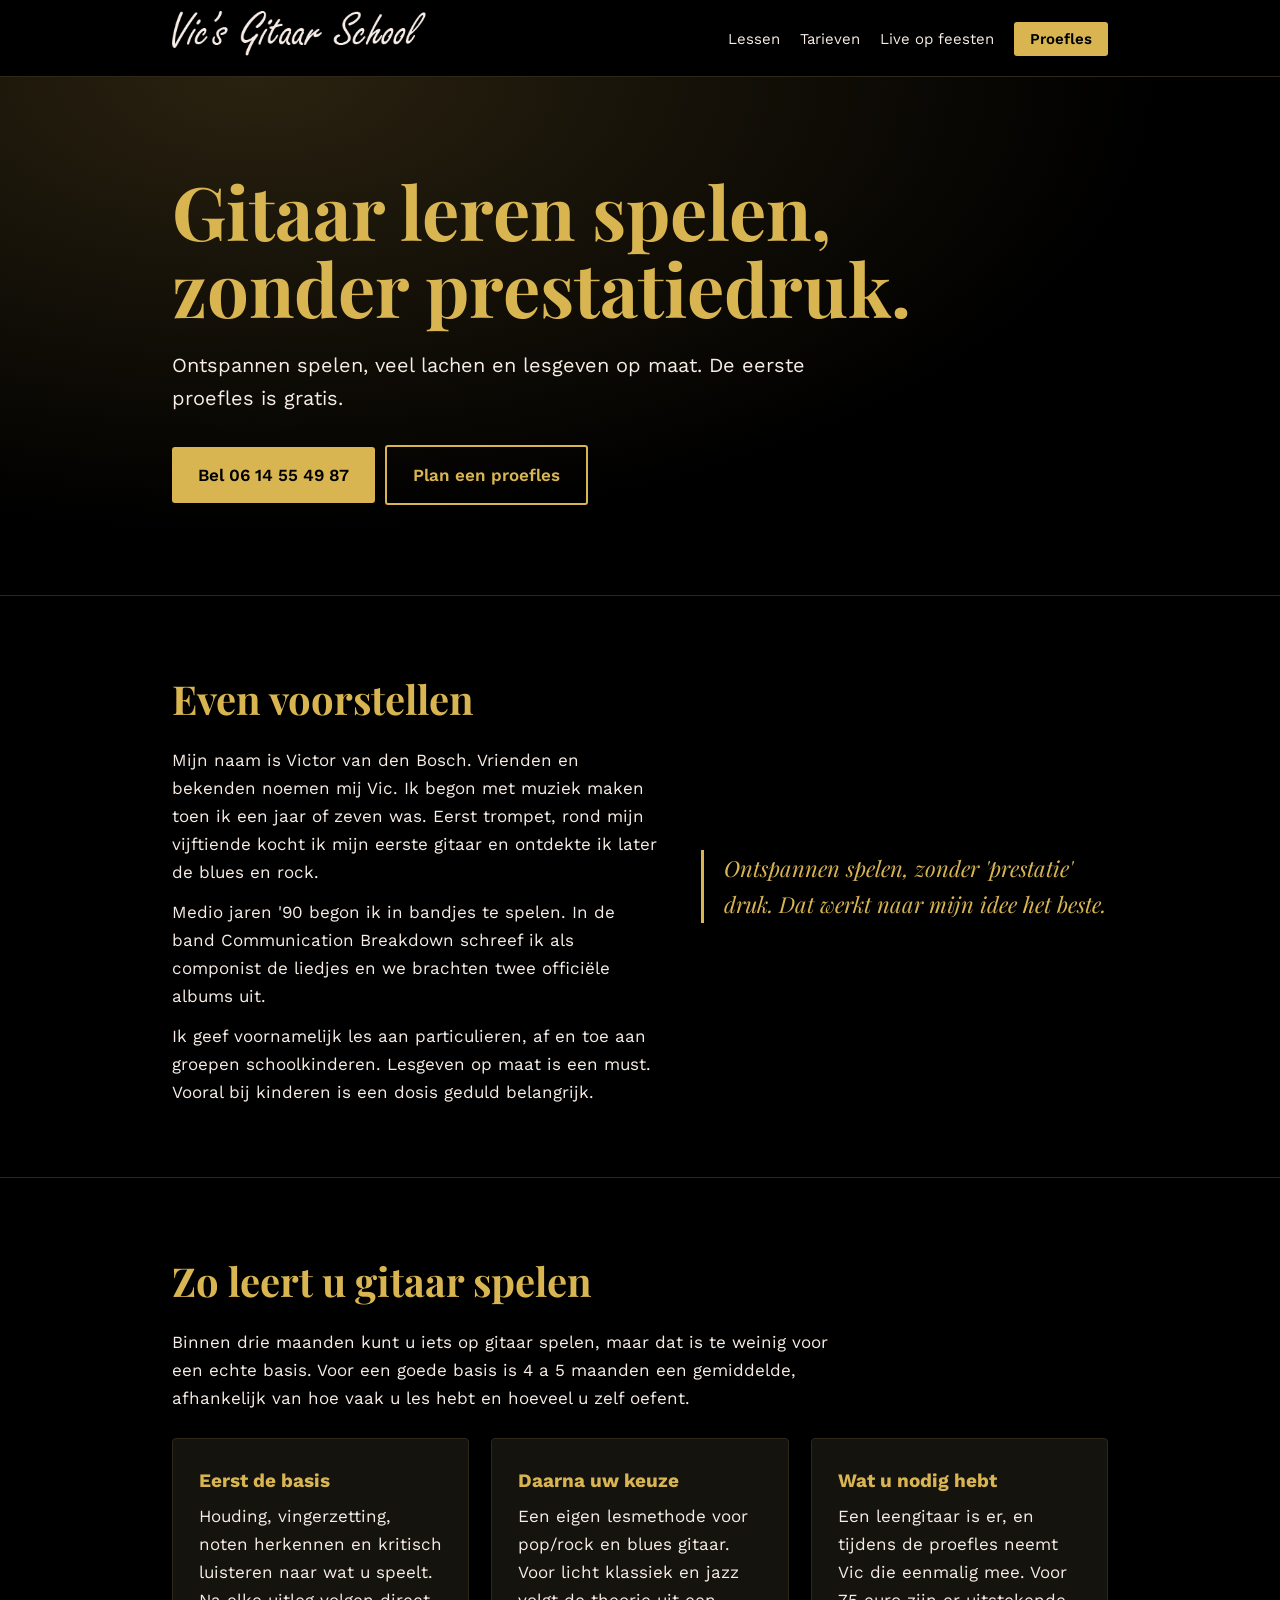
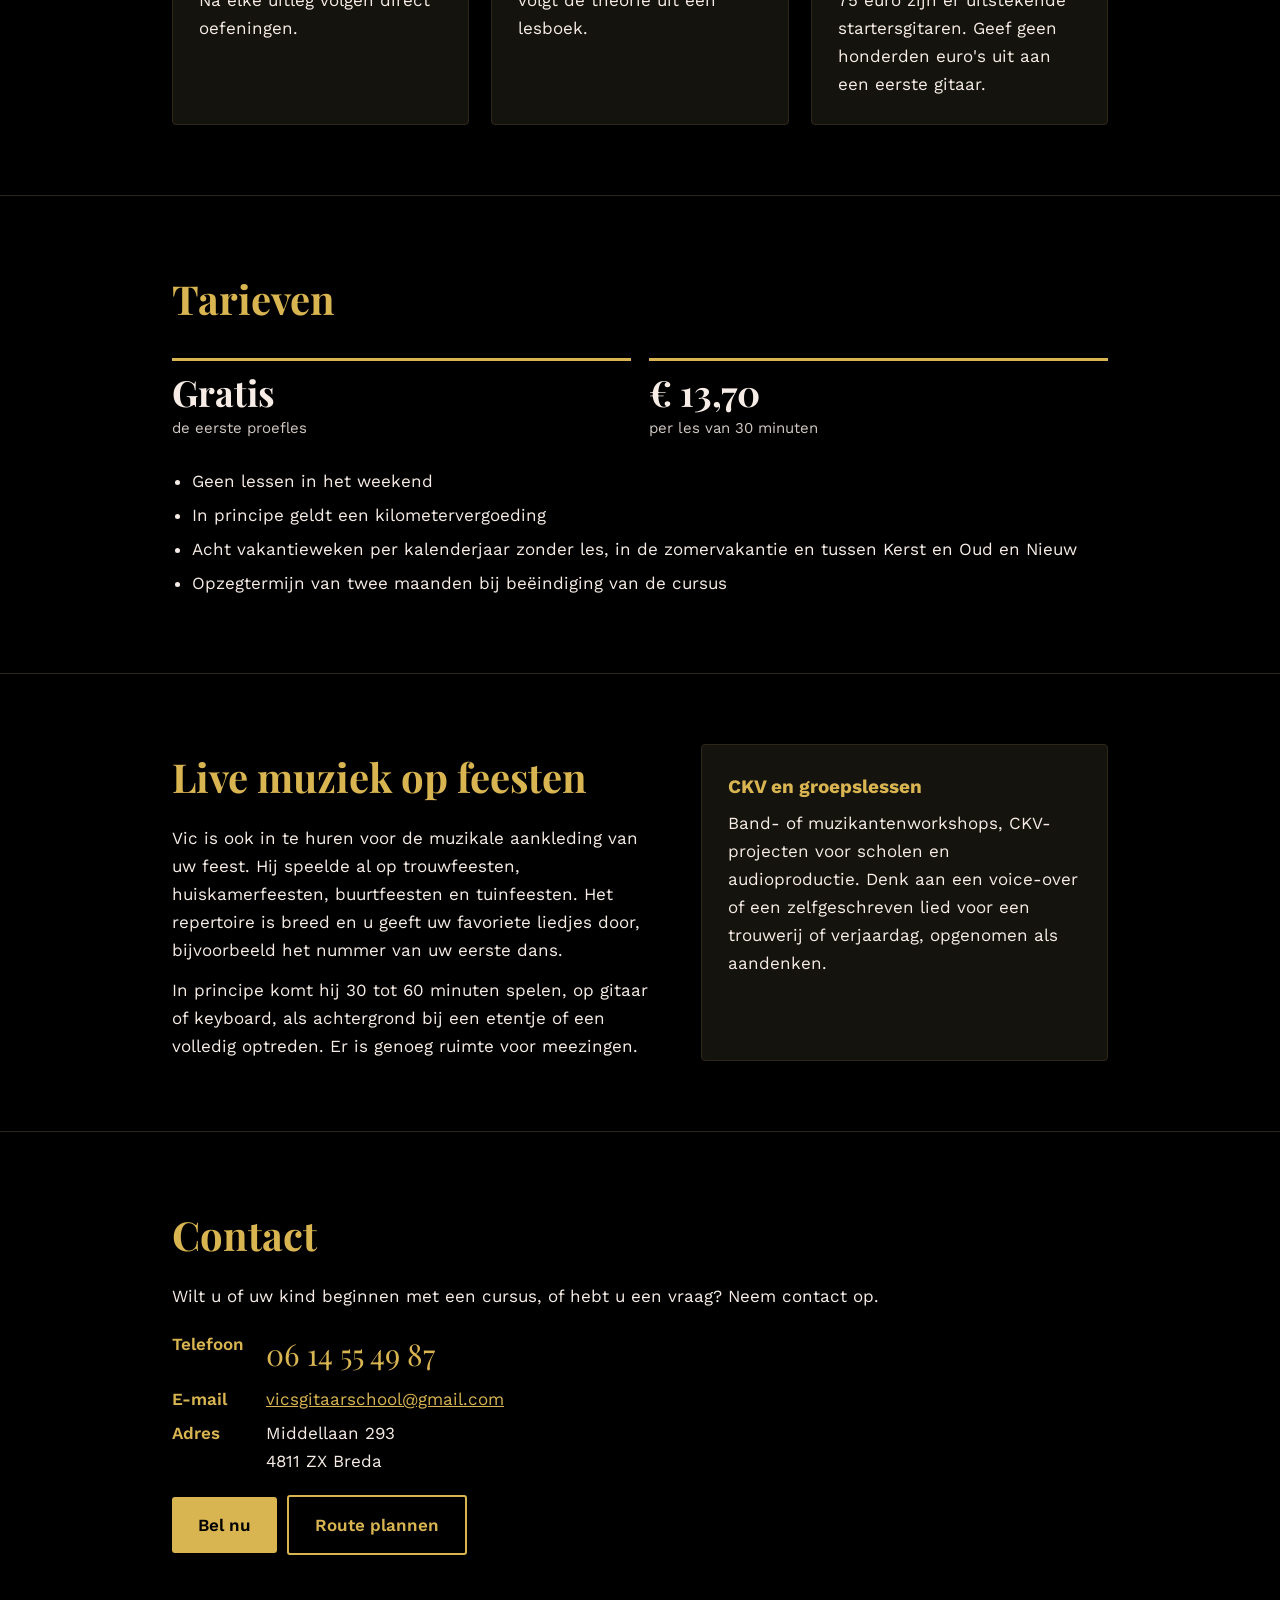
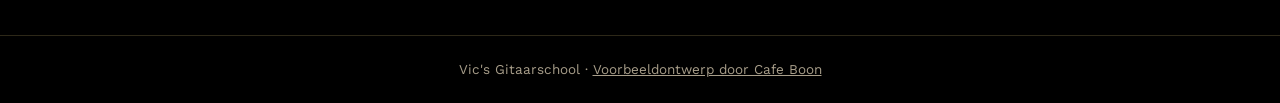
==== index.html @ 005d8f42 "Voorbeeldwebsite Vic's Gitaarschool" ====
<!doctype html>
<html lang="nl">
<head>
<meta charset="utf-8">
<meta name="viewport" content="width=device-width,initial-scale=1">
<title>Vic's Gitaarschool | Gitaarles in Breda</title>
<meta name="description" content="Gitaarles op maat in Breda met Victor van den Bosch. Eerste proefles gratis, daarna 13,70 euro per 30 minuten. Ook workshops, CKV en live muziek op feesten.">
<meta name="robots" content="noindex">
<link rel="icon" type="image/png" href="images/favicon.png">
<meta property="og:title" content="Vic's Gitaarschool, Breda">
<meta property="og:description" content="Gitaarles op maat. De eerste proefles is gratis.">
<meta property="og:image" content="https://vicsgitaarschool.cafeboon.com/images/og.png">
<link rel="preconnect" href="https://fonts.googleapis.com"><link rel="preconnect" href="https://fonts.gstatic.com" crossorigin>
<link href="https://fonts.googleapis.com/css2?family=Playfair+Display:ital,wght@0,700;1,500&family=Work+Sans:wght@400;600&display=swap" rel="stylesheet">
<link rel="stylesheet" href="style.css">
</head>
<body>
<header><div class="wrap">
 <a href="#"><img src="images/logo.png" alt="Vic's Gitaar School"></a>
 <nav><a href="#lessen">Lessen</a><a href="#tarieven">Tarieven</a><a href="#feesten">Live op feesten</a><a class="cta" href="#contact">Proefles</a></nav>
</div></header>

<div class="hero"><div class="wrap">
 <h1>Gitaar leren spelen, zonder prestatiedruk.</h1>
 <p>Ontspannen spelen, veel lachen en lesgeven op maat. De eerste proefles is gratis.</p>
 <a class="btn" href="tel:0614554987">Bel 06 14 55 49 87</a><a class="btn o" href="mailto:vicsgitaarschool@gmail.com?subject=Proefles">Plan een proefles</a>
</div></div>

<section id="lessen"><div class="wrap two">
 <div>
  <h2>Even voorstellen</h2>
  <p>Mijn naam is Victor van den Bosch. Vrienden en bekenden noemen mij Vic. Ik begon met muziek maken toen ik een jaar of zeven was. Eerst trompet, rond mijn vijftiende kocht ik mijn eerste gitaar en ontdekte ik later de blues en rock.</p>
  <p style="margin-top:12px">Medio jaren '90 begon ik in bandjes te spelen. In de band Communication Breakdown schreef ik als componist de liedjes en we brachten twee officiële albums uit.</p>
  <p style="margin-top:12px">Ik geef voornamelijk les aan particulieren, af en toe aan groepen schoolkinderen. Lesgeven op maat is een must. Vooral bij kinderen is een dosis geduld belangrijk.</p>
 </div>
 <div style="align-self:center"><p class="quote">Ontspannen spelen, zonder 'prestatie' druk. Dat werkt naar mijn idee het beste.</p></div>
</div></section>

<section><div class="wrap">
 <h2>Zo leert u gitaar spelen</h2>
 <p style="max-width:40em">Binnen drie maanden kunt u iets op gitaar spelen, maar dat is te weinig voor een echte basis. Voor een goede basis is 4 a 5 maanden een gemiddelde, afhankelijk van hoe vaak u les hebt en hoeveel u zelf oefent.</p>
 <div class="grid">
  <div class="card"><h3>Eerst de basis</h3><p>Houding, vingerzetting, noten herkennen en kritisch luisteren naar wat u speelt. Na elke uitleg volgen direct oefeningen.</p></div>
  <div class="card"><h3>Daarna uw keuze</h3><p>Een eigen lesmethode voor pop/rock en blues gitaar. Voor licht klassiek en jazz volgt de theorie uit een lesboek.</p></div>
  <div class="card"><h3>Wat u nodig hebt</h3><p>Een leengitaar is er, en tijdens de proefles neemt Vic die eenmalig mee. Voor 75 euro zijn er uitstekende startersgitaren. Geef geen honderden euro's uit aan een eerste gitaar.</p></div>
 </div>
</div></section>

<section id="tarieven"><div class="wrap">
 <h2>Tarieven</h2>
 <div class="price">
  <div><b>Gratis</b><span>de eerste proefles</span></div>
  <div><b>&euro; 13,70</b><span>per les van 30 minuten</span></div>
 </div>
 <ul class="t">
  <li>Geen lessen in het weekend</li>
  <li>In principe geldt een kilometervergoeding</li>
  <li>Acht vakantieweken per kalenderjaar zonder les, in de zomervakantie en tussen Kerst en Oud en Nieuw</li>
  <li>Opzegtermijn van twee maanden bij beëindiging van de cursus</li>
 </ul>
</div></section>

<section id="feesten"><div class="wrap two">
 <div>
  <h2>Live muziek op feesten</h2>
  <p>Vic is ook in te huren voor de muzikale aankleding van uw feest. Hij speelde al op trouwfeesten, huiskamerfeesten, buurtfeesten en tuinfeesten. Het repertoire is breed en u geeft uw favoriete liedjes door, bijvoorbeeld het nummer van uw eerste dans.</p>
  <p style="margin-top:12px">In principe komt hij 30 tot 60 minuten spelen, op gitaar of keyboard, als achtergrond bij een etentje of een volledig optreden. Er is genoeg ruimte voor meezingen.</p>
 </div>
 <div class="card"><h3>CKV en groepslessen</h3><p>Band- of muzikantenworkshops, CKV-projecten voor scholen en audioproductie. Denk aan een voice-over of een zelfgeschreven lied voor een trouwerij of verjaardag, opgenomen als aandenken.</p></div>
</div></section>

<section id="contact" class="contact"><div class="wrap">
 <h2>Contact</h2>
 <p>Wilt u of uw kind beginnen met een cursus, of hebt u een vraag? Neem contact op.</p>
 <dl>
  <dt>Telefoon</dt><dd><a class="big" href="tel:0614554987">06 14 55 49 87</a></dd>
  <dt>E-mail</dt><dd><a href="mailto:vicsgitaarschool@gmail.com">vicsgitaarschool@gmail.com</a></dd>
  <dt>Adres</dt><dd>Middellaan 293<br>4811 ZX Breda</dd>
 </dl>
 <a class="btn" href="tel:0614554987">Bel nu</a><a class="btn o" href="https://www.google.com/maps/dir/?api=1&destination=Middellaan+293,+4811+ZX+Breda" rel="noopener">Route plannen</a>
</div></section>
<footer>Vic's Gitaarschool &middot; <a href="https://cafeboon.com">Voorbeeldontwerp door Cafe Boon</a></footer>
</body>
</html>
---- style.css ----
:root{--gold:#d9b552;--cream:#f7ede6;--ink:#000;--soft:#15130e;--line:#2d2818}
*{box-sizing:border-box;margin:0}
html{scroll-behavior:smooth}
body{background:var(--ink);color:var(--cream);font-family:'Work Sans',Arial,sans-serif;line-height:1.65;font-size:17px}
a{color:var(--gold)}
.wrap{max-width:980px;margin:0 auto;padding:0 22px}
header{position:sticky;top:0;z-index:5;background:rgba(0,0,0,.94);border-bottom:1px solid var(--line)}
header .wrap{display:flex;justify-content:space-between;align-items:center;gap:14px;min-height:76px}
header img{height:46px;width:auto}
nav a{margin-left:20px;color:var(--cream);text-decoration:none;font-size:15px}
nav a:hover{color:var(--gold)}
nav .cta{color:#000;background:var(--gold);padding:8px 16px;border-radius:3px;font-weight:600}
.hero{padding:96px 0 80px;background:radial-gradient(ellipse at 20% 0,#2a2210 0,#000 62%)}
.hero h1{font-family:'Playfair Display',serif;font-weight:700;font-size:clamp(38px,7vw,74px);line-height:1.04;color:var(--gold);max-width:11em}
.hero p{max-width:34em;font-size:20px;margin:22px 0 30px}
.btn{display:inline-block;background:var(--gold);color:#000;font-weight:600;padding:14px 26px;border-radius:3px;text-decoration:none;margin:0 10px 10px 0}
.btn.o{background:transparent;color:var(--gold);border:2px solid var(--gold)}
section{padding:70px 0;border-top:1px solid var(--line)}
h2{font-family:'Playfair Display',serif;color:var(--gold);font-size:clamp(28px,4vw,40px);margin-bottom:14px}
h3{color:var(--gold);font-size:19px;margin-bottom:6px}
.grid{display:grid;grid-template-columns:repeat(auto-fit,minmax(260px,1fr));gap:22px;margin-top:26px}
.card{background:var(--soft);border:1px solid var(--line);padding:26px;border-radius:4px}
.price{display:grid;grid-template-columns:repeat(auto-fit,minmax(200px,1fr));gap:18px;margin:26px 0}
.price div{border-top:3px solid var(--gold);padding-top:12px}
.price b{display:block;font-family:'Playfair Display',serif;font-size:36px;color:var(--cream);line-height:1.1}
.price span{font-size:15px;opacity:.85}
ul.t{padding-left:20px}
ul.t li{margin-bottom:6px}
.two{display:grid;grid-template-columns:1.2fr 1fr;gap:40px}
.quote{font-family:'Playfair Display',serif;font-style:italic;font-size:22px;color:var(--gold);border-left:3px solid var(--gold);padding-left:20px}
footer{border-top:1px solid var(--line);padding:22px;text-align:center;font-size:13.5px;color:#a89e8a}
footer a{color:#a89e8a}
.contact dl{display:grid;grid-template-columns:auto 1fr;gap:6px 22px;margin:20px 0}
.contact dt{color:var(--gold);font-weight:600}
.contact a.big{font-family:'Playfair Display',serif;font-size:30px;text-decoration:none}
@media(max-width:760px){nav a:not(.cta){display:none}.two{grid-template-columns:1fr}.hero{padding:56px 0 48px}section{padding:46px 0}header img{height:38px}}
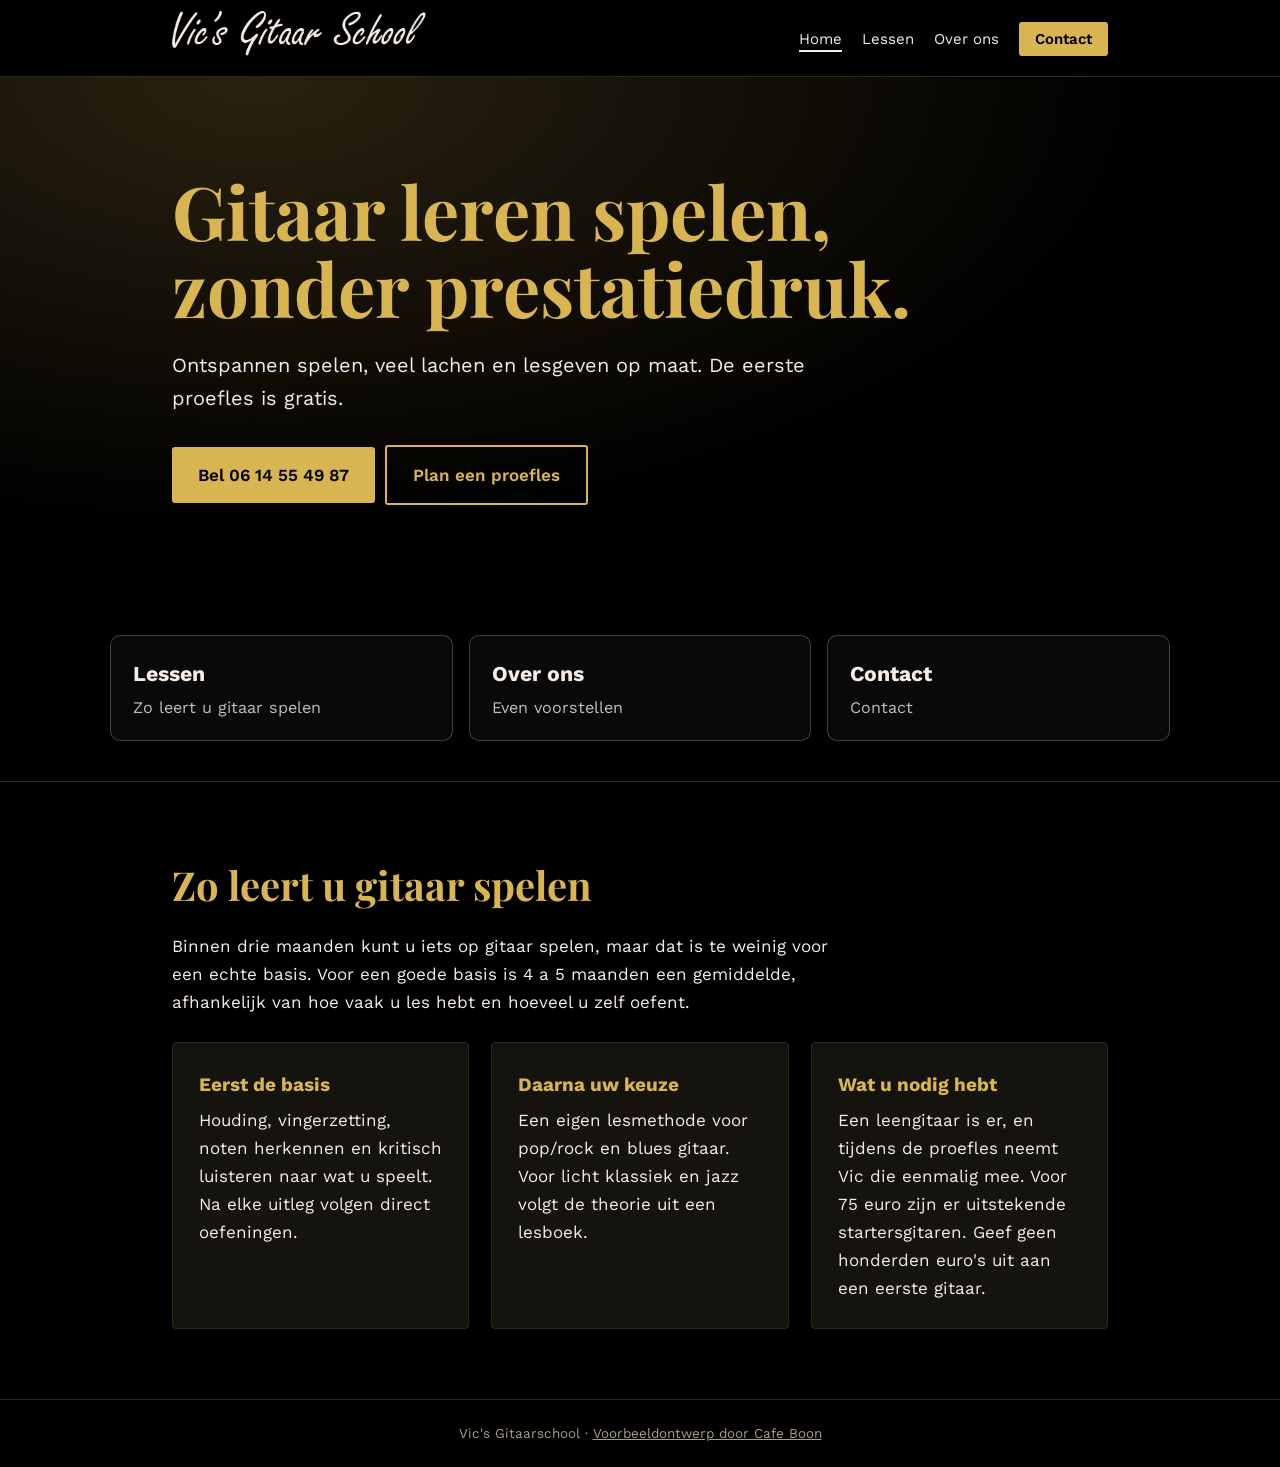
==== commit f619e973: "Website opgedeeld in meerdere pagina's" ====
--- a/index.html
+++ b/index.html
@@ -16,69 +16,24 @@
 </head>
 <body>
 <header><div class="wrap">
- <a href="#"><img src="images/logo.png" alt="Vic's Gitaar School"></a>
- <nav><a href="#lessen">Lessen</a><a href="#tarieven">Tarieven</a><a href="#feesten">Live op feesten</a><a class="cta" href="#contact">Proefles</a></nav>
+<a href="index.html"><img alt="Vic's Gitaar School" src="images/logo.png"/></a>
+<nav><a aria-current="page" href="index.html">Home</a><a href="aanbod.html">Lessen</a><a href="over.html">Over ons</a><a class="cta" href="contact.html">Contact</a></nav>
 </div></header>
-
+<div aria-label="Pagina's" class="sn-bar" role="navigation"><a aria-current="page" class="sn-link" href="index.html">Home</a><a class="sn-link" href="aanbod.html">Lessen</a><a class="sn-link" href="over.html">Over ons</a><a class="sn-link" href="contact.html">Contact</a></div>
 <div class="hero"><div class="wrap">
- <h1>Gitaar leren spelen, zonder prestatiedruk.</h1>
- <p>Ontspannen spelen, veel lachen en lesgeven op maat. De eerste proefles is gratis.</p>
- <a class="btn" href="tel:0614554987">Bel 06 14 55 49 87</a><a class="btn o" href="mailto:vicsgitaarschool@gmail.com?subject=Proefles">Plan een proefles</a>
+<h1>Gitaar leren spelen, zonder prestatiedruk.</h1>
+<p>Ontspannen spelen, veel lachen en lesgeven op maat. De eerste proefles is gratis.</p>
+<a class="btn" href="tel:0614554987">Bel 06 14 55 49 87</a><a class="btn o" href="mailto:vicsgitaarschool@gmail.com?subject=Proefles">Plan een proefles</a>
 </div></div>
-
-<section id="lessen"><div class="wrap two">
- <div>
-  <h2>Even voorstellen</h2>
-  <p>Mijn naam is Victor van den Bosch. Vrienden en bekenden noemen mij Vic. Ik begon met muziek maken toen ik een jaar of zeven was. Eerst trompet, rond mijn vijftiende kocht ik mijn eerste gitaar en ontdekte ik later de blues en rock.</p>
-  <p style="margin-top:12px">Medio jaren '90 begon ik in bandjes te spelen. In de band Communication Breakdown schreef ik als componist de liedjes en we brachten twee officiële albums uit.</p>
-  <p style="margin-top:12px">Ik geef voornamelijk les aan particulieren, af en toe aan groepen schoolkinderen. Lesgeven op maat is een must. Vooral bij kinderen is een dosis geduld belangrijk.</p>
- </div>
- <div style="align-self:center"><p class="quote">Ontspannen spelen, zonder 'prestatie' druk. Dat werkt naar mijn idee het beste.</p></div>
+<div class="sn-cards"><a class="sn-card" href="aanbod.html"><strong>Lessen</strong><span>Zo leert u gitaar spelen</span></a><a class="sn-card" href="over.html"><strong>Over ons</strong><span>Even voorstellen</span></a><a class="sn-card" href="contact.html"><strong>Contact</strong><span>Contact</span></a></div>
+<section><div class="wrap">
+<h2>Zo leert u gitaar spelen</h2>
+<p style="max-width:40em">Binnen drie maanden kunt u iets op gitaar spelen, maar dat is te weinig voor een echte basis. Voor een goede basis is 4 a 5 maanden een gemiddelde, afhankelijk van hoe vaak u les hebt en hoeveel u zelf oefent.</p>
+<div class="grid">
+<div class="card"><h3>Eerst de basis</h3><p>Houding, vingerzetting, noten herkennen en kritisch luisteren naar wat u speelt. Na elke uitleg volgen direct oefeningen.</p></div>
+<div class="card"><h3>Daarna uw keuze</h3><p>Een eigen lesmethode voor pop/rock en blues gitaar. Voor licht klassiek en jazz volgt de theorie uit een lesboek.</p></div>
+<div class="card"><h3>Wat u nodig hebt</h3><p>Een leengitaar is er, en tijdens de proefles neemt Vic die eenmalig mee. Voor 75 euro zijn er uitstekende startersgitaren. Geef geen honderden euro's uit aan een eerste gitaar.</p></div>
+</div>
 </div></section>
-
-<section><div class="wrap">
- <h2>Zo leert u gitaar spelen</h2>
- <p style="max-width:40em">Binnen drie maanden kunt u iets op gitaar spelen, maar dat is te weinig voor een echte basis. Voor een goede basis is 4 a 5 maanden een gemiddelde, afhankelijk van hoe vaak u les hebt en hoeveel u zelf oefent.</p>
- <div class="grid">
-  <div class="card"><h3>Eerst de basis</h3><p>Houding, vingerzetting, noten herkennen en kritisch luisteren naar wat u speelt. Na elke uitleg volgen direct oefeningen.</p></div>
-  <div class="card"><h3>Daarna uw keuze</h3><p>Een eigen lesmethode voor pop/rock en blues gitaar. Voor licht klassiek en jazz volgt de theorie uit een lesboek.</p></div>
-  <div class="card"><h3>Wat u nodig hebt</h3><p>Een leengitaar is er, en tijdens de proefles neemt Vic die eenmalig mee. Voor 75 euro zijn er uitstekende startersgitaren. Geef geen honderden euro's uit aan een eerste gitaar.</p></div>
- </div>
-</div></section>
-
-<section id="tarieven"><div class="wrap">
- <h2>Tarieven</h2>
- <div class="price">
-  <div><b>Gratis</b><span>de eerste proefles</span></div>
-  <div><b>&euro; 13,70</b><span>per les van 30 minuten</span></div>
- </div>
- <ul class="t">
-  <li>Geen lessen in het weekend</li>
-  <li>In principe geldt een kilometervergoeding</li>
-  <li>Acht vakantieweken per kalenderjaar zonder les, in de zomervakantie en tussen Kerst en Oud en Nieuw</li>
-  <li>Opzegtermijn van twee maanden bij beëindiging van de cursus</li>
- </ul>
-</div></section>
-
-<section id="feesten"><div class="wrap two">
- <div>
-  <h2>Live muziek op feesten</h2>
-  <p>Vic is ook in te huren voor de muzikale aankleding van uw feest. Hij speelde al op trouwfeesten, huiskamerfeesten, buurtfeesten en tuinfeesten. Het repertoire is breed en u geeft uw favoriete liedjes door, bijvoorbeeld het nummer van uw eerste dans.</p>
-  <p style="margin-top:12px">In principe komt hij 30 tot 60 minuten spelen, op gitaar of keyboard, als achtergrond bij een etentje of een volledig optreden. Er is genoeg ruimte voor meezingen.</p>
- </div>
- <div class="card"><h3>CKV en groepslessen</h3><p>Band- of muzikantenworkshops, CKV-projecten voor scholen en audioproductie. Denk aan een voice-over of een zelfgeschreven lied voor een trouwerij of verjaardag, opgenomen als aandenken.</p></div>
-</div></section>
-
-<section id="contact" class="contact"><div class="wrap">
- <h2>Contact</h2>
- <p>Wilt u of uw kind beginnen met een cursus, of hebt u een vraag? Neem contact op.</p>
- <dl>
-  <dt>Telefoon</dt><dd><a class="big" href="tel:0614554987">06 14 55 49 87</a></dd>
-  <dt>E-mail</dt><dd><a href="mailto:vicsgitaarschool@gmail.com">vicsgitaarschool@gmail.com</a></dd>
-  <dt>Adres</dt><dd>Middellaan 293<br>4811 ZX Breda</dd>
- </dl>
- <a class="btn" href="tel:0614554987">Bel nu</a><a class="btn o" href="https://www.google.com/maps/dir/?api=1&destination=Middellaan+293,+4811+ZX+Breda" rel="noopener">Route plannen</a>
-</div></section>
-<footer>Vic's Gitaarschool &middot; <a href="https://cafeboon.com">Voorbeeldontwerp door Cafe Boon</a></footer>
-</body>
-</html>
+<footer>Vic's Gitaarschool · <a href="https://cafeboon.com">Voorbeeldontwerp door Cafe Boon</a></footer>
+</body></html>
--- a/style.css
+++ b/style.css
@@ -34,3 +34,17 @@
 .contact dt{color:var(--gold);font-weight:600}
 .contact a.big{font-family:'Playfair Display',serif;font-size:30px;text-decoration:none}
 @media(max-width:760px){nav a:not(.cta){display:none}.two{grid-template-columns:1fr}.hero{padding:56px 0 48px}section{padding:46px 0}header img{height:38px}}
+/* sitenav:start */
+.sn-bar{display:none;gap:6px;overflow-x:auto;white-space:nowrap;-webkit-overflow-scrolling:touch;padding:8px 12px;background:inherit;color:inherit;font:inherit;line-height:1.2;border-bottom:1px solid rgba(128,128,128,.35);box-sizing:border-box;max-width:100%}
+.sn-bar a.sn-link{flex:0 0 auto;padding:9px 15px;border-radius:999px;color:inherit;text-decoration:none;font-size:15px;font-weight:600;letter-spacing:0;text-transform:none;margin:0}
+.sn-bar a.sn-link[aria-current="page"]{background:rgba(128,128,128,.2);box-shadow:inset 0 -2px 0 currentColor}
+@media(max-width:760px){.sn-bar{display:flex}}
+nav a[aria-current="page"]:not(.cta):not(.btn):not(.call){text-decoration:underline;text-underline-offset:6px;text-decoration-thickness:2px}
+.sn-head{max-width:1100px;margin:0 auto;padding:40px 20px 0;box-sizing:border-box}
+.sn-head h1{margin:0;color:inherit;font-size:clamp(30px,5vw,46px);line-height:1.1}
+.sn-cards{max-width:1100px;margin:0 auto;padding:40px 20px;display:grid;grid-template-columns:repeat(auto-fit,minmax(230px,1fr));gap:16px;box-sizing:border-box}
+.sn-card{display:block;padding:20px 22px;border:1px solid rgba(128,128,128,.45);border-radius:10px;background:rgba(128,128,128,.07);color:inherit;text-decoration:none;min-width:0}
+.sn-card strong{display:block;font-size:1.25em;margin:0 0 6px;color:inherit}
+.sn-card span{display:block;opacity:.8;font-size:.95em;line-height:1.4}
+.sn-card:hover,.sn-card:focus-visible{border-color:currentColor}
+/* sitenav:end */
